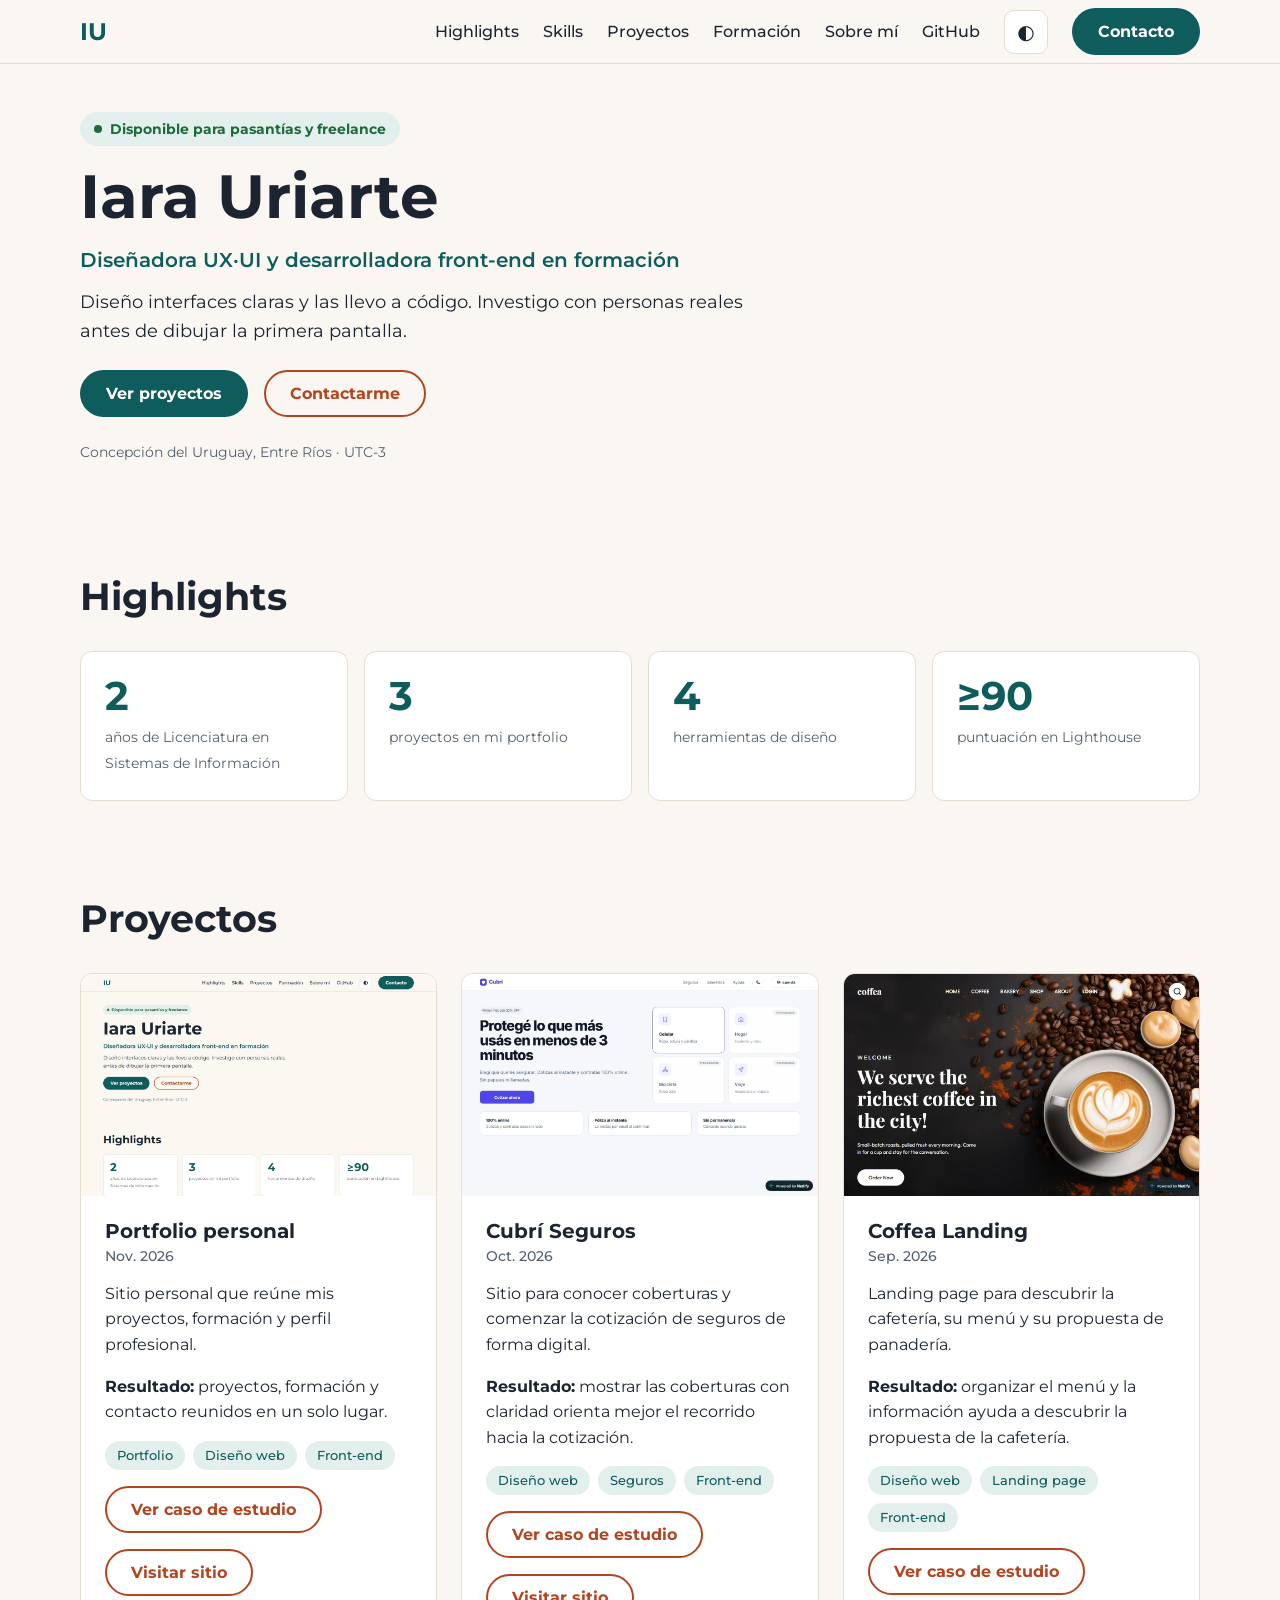
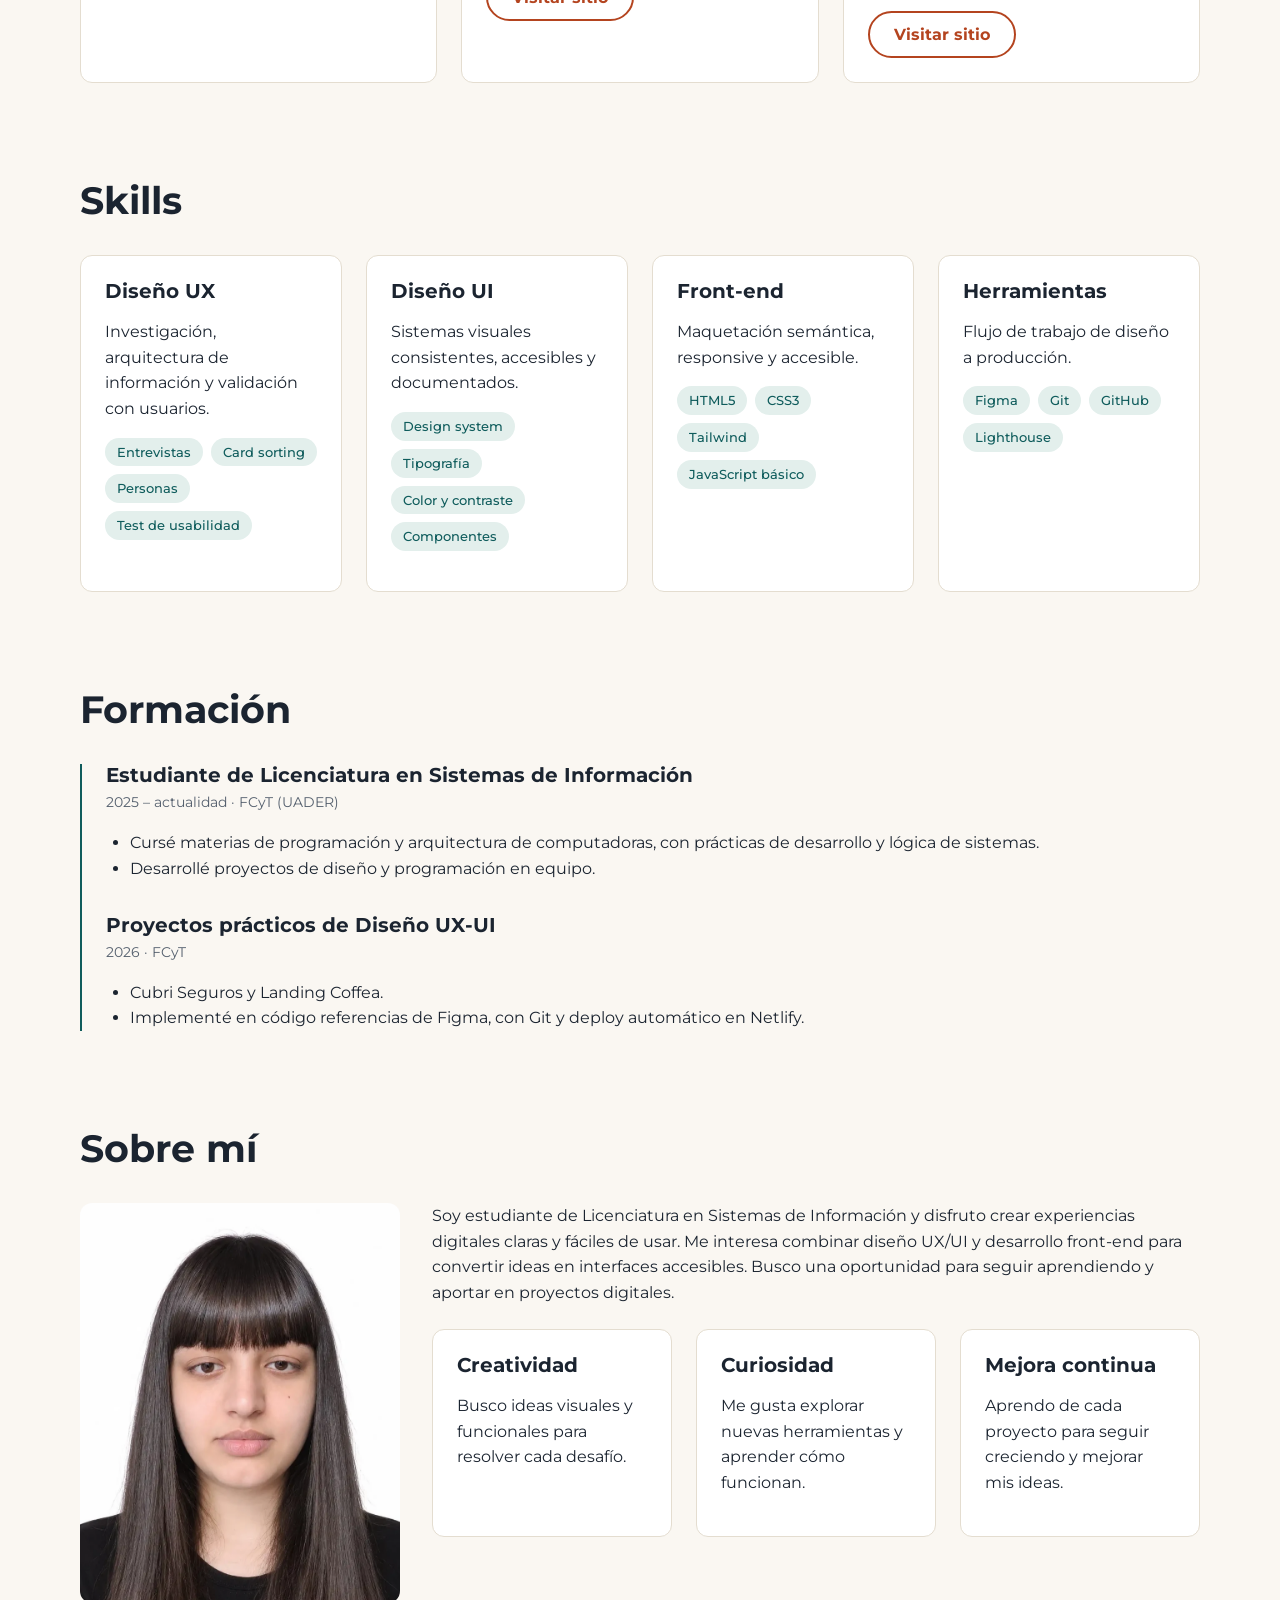
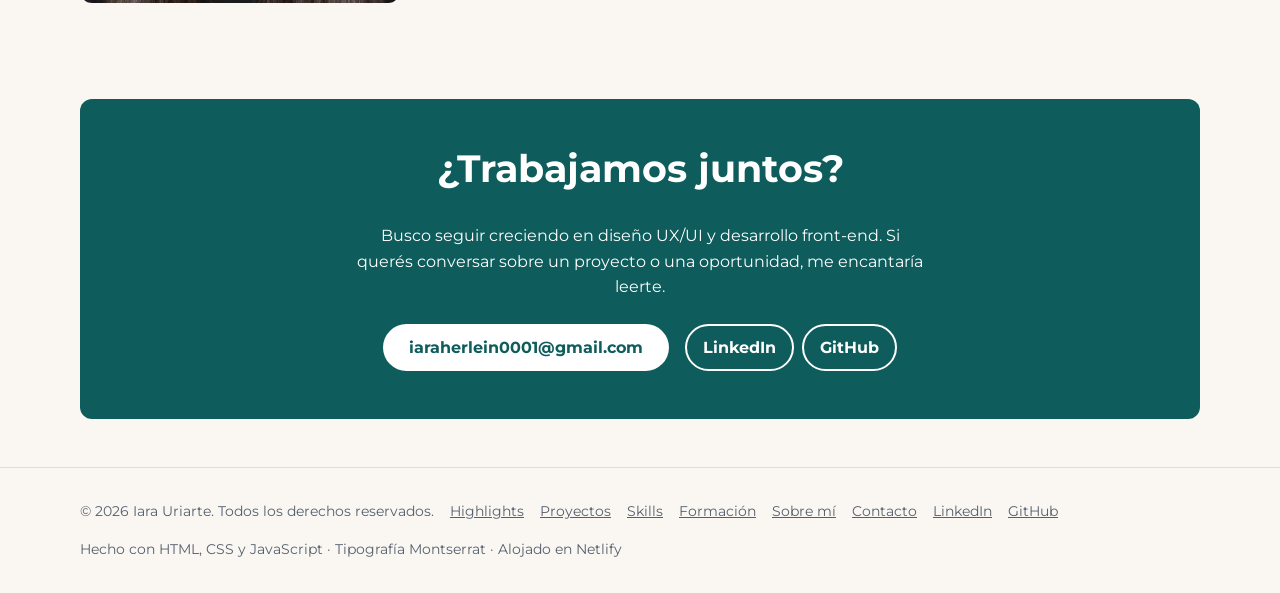
==== index.html @ 1a95d2ef "feat: agregar portfolio personal y documentación UX/UI" ====
<!DOCTYPE html>
<html lang="es">

<head>
    <meta charset="utf-8">
    <meta name="viewport" content="width=device-width, initial-scale=1">
    <title>Iara Uriarte · Diseñadora UX/UI y front-end</title>
    <meta name="description"
        content="Portfolio de Iara Uriarte, estudiante de Sistemas de Información y diseñadora UX/UI y front-end en formación. Conocé mis proyectos y formación.">
    <meta property="og:title" content="Iara Uriarte · Diseño UX/UI y front-end">
    <meta property="og:description"
        content="Conocé los proyectos, la formación y el perfil de Iara Uriarte, estudiante de Sistemas de Información.">
    <meta property="og:type" content="website">
    <meta property="og:url" content="https://portfolio-uriarteiara.netlify.app/">
    <meta property="og:image" content="https://portfolio-uriarteiara.netlify.app/img/portfolio-og.webp">
    <meta property="og:image:type" content="image/webp">
    <meta property="og:image:width" content="1200">
    <meta property="og:image:height" content="630">
    <meta property="og:image:alt" content="Vista previa del portfolio de Iara Uriarte">
    <meta name="twitter:card" content="summary_large_image">
    <meta name="twitter:title" content="Iara Uriarte · Diseño UX/UI y front-end">
    <meta name="twitter:description"
        content="Conocé los proyectos, la formación y el perfil de Iara Uriarte, estudiante de Sistemas de Información.">
    <meta name="twitter:image" content="https://portfolio-uriarteiara.netlify.app/img/portfolio-og.webp">
    <meta name="theme-color" content="#0F5C5C">
    <link rel="canonical" href="https://portfolio-uriarteiara.netlify.app/">
    <link rel="icon"
        href="data:image/svg+xml,%3Csvg xmlns='http://www.w3.org/2000/svg' viewBox='0 0 32 32'%3E%3Crect width='32' height='32' rx='6' fill='%230F5C5C'/%3E%3Ctext x='16' y='22' font-size='16' text-anchor='middle' fill='white' font-family='serif'%3EIU%3C/text%3E%3C/svg%3E">
    <link rel="preconnect" href="https://fonts.googleapis.com">
    <link rel="preconnect" href="https://fonts.gstatic.com" crossorigin>
    <link href="https://fonts.googleapis.com/css2?family=Montserrat:wght@400;500;600;700&display=swap" rel="stylesheet">
    <link rel="stylesheet" href="styles.css">
</head>

<body>
    <a class="skip" href="#main">Saltar al contenido</a>

    <header class="site-header">
        <div class="container bar">
            <a class="logo" href="#top" aria-label="Inicio">IU</a>
            <button class="menu-btn" type="button" aria-label="Abrir menú" aria-expanded="false" aria-controls="menu">
                <span class="menu-icon" aria-hidden="true"><span></span><span></span><span></span></span>
            </button>
            <nav id="menu" class="nav" aria-label="Principal">
                <ul>
                    <li><a href="#metrics">Highlights</a></li>
                    <li><a href="#skills">Skills</a></li>
                    <li><a href="#projects">Proyectos</a></li>
                    <li><a href="#experience">Formación</a></li>
                    <li><a href="#about">Sobre mí</a></li>
                    <li><a href="https://github.com/IaraUriarte" target="_blank" rel="noopener noreferrer">GitHub</a>
                    </li>
                    <li><button class="theme-toggle" id="theme-toggle" type="button" aria-label="Activar tema oscuro"
                            title="Activar tema oscuro"><span aria-hidden="true">◐</span></button></li>
                    <li><a class="btn btn-primary" href="#contact">Contacto</a></li>
                </ul>
            </nav>
        </div>
    </header>

    <main id="main">
        <section id="top" class="hero container">
            <p class="badge"><span aria-hidden="true" class="dot"></span>Disponible para pasantías y freelance</p>
            <h1>Iara Uriarte</h1>
            <p class="role">Diseñadora UX·UI y desarrolladora front-end en formación</p>
            <p class="lead">Diseño interfaces claras y las llevo a código. Investigo con personas reales antes de
                dibujar la primera pantalla.</p>
            <div class="actions">
                <a class="btn btn-primary" href="#projects">Ver proyectos</a>
                <a class="btn btn-secondary" href="#contact">Contactarme</a>
            </div>
            <p class="meta">Concepción del Uruguay, Entre Ríos · UTC-3</p>
        </section>

        <section id="metrics" class="container" aria-label="Cifras destacadas">
            <h2>Highlights</h2>
            <ul class="metrics">
                <li><strong>2</strong><span>años de Licenciatura en Sistemas de Información</span></li>
                <li><strong>3</strong><span>proyectos en mi portfolio</span></li>
                <li><strong>4</strong><span>herramientas de diseño</span></li>
                <li><strong>≥90</strong><span>puntuación en Lighthouse</span></li>
            </ul>
        </section>

        <section id="projects" class="container">
            <h2>Proyectos</h2>
            <div class="grid projects">
                <article class="card">
                    <img src="img/portfolio.webp" width="640" height="400"
                        alt="Captura de la página principal del portfolio de Iara Uriarte" loading="lazy">
                    <div class="card-body">
                        <h3>Portfolio personal<small>Nov. 2026</small></h3>
                        <p>Sitio personal que reúne mis proyectos, formación y perfil profesional.</p>
                        <p><strong>Resultado:</strong> proyectos, formación y contacto reunidos en un solo lugar.</p>
                        <ul class="chips">
                            <li>Portfolio</li>
                            <li>Diseño web</li>
                            <li>Front-end</li>
                        </ul>
                        <div class="card-actions">
                            <button class="btn btn-secondary" type="button" data-open="case-portfolio"
                                aria-haspopup="dialog">Ver caso de estudio</button>
                            <a class="btn btn-secondary" href="https://portfolio-uriarteiara.netlify.app/"
                                target="_blank" rel="noopener noreferrer">Visitar sitio</a>
                        </div>
                    </div>
                </article>
                <article class="card">
                    <img src="img/cubri.webp" width="640" height="400"
                        alt="Captura de la página principal de Cubrí Seguros, con opciones de cobertura" loading="lazy">
                    <div class="card-body">
                        <h3>Cubrí Seguros<small>Oct. 2026</small></h3>
                        <p>Sitio para conocer coberturas y comenzar la cotización de seguros de forma digital.</p>
                        <p><strong>Resultado:</strong> mostrar las coberturas con claridad orienta mejor el recorrido
                            hacia la cotización.</p>
                        <ul class="chips">
                            <li>Diseño web</li>
                            <li>Seguros</li>
                            <li>Front-end</li>
                        </ul>
                        <div class="card-actions">
                            <button class="btn btn-secondary" type="button" data-open="case-cubri"
                                aria-haspopup="dialog">Ver caso de estudio</button>
                            <a class="btn btn-secondary" href="https://cubriseguross.netlify.app/" target="_blank"
                                rel="noopener noreferrer">Visitar sitio</a>
                        </div>
                    </div>
                </article>
                <article class="card">
                    <img src="img/coffea.webp" width="640" height="400"
                        alt="Captura de la página principal de Coffea, una cafetería" loading="lazy">
                    <div class="card-body">
                        <h3>Coffea Landing<small>Sep. 2026</small></h3>
                        <p>Landing page para descubrir la cafetería, su menú y su propuesta de panadería.</p>
                        <p><strong>Resultado:</strong> organizar el menú y la información ayuda a descubrir la propuesta
                            de la cafetería.</p>
                        <ul class="chips">
                            <li>Diseño web</li>
                            <li>Landing page</li>
                            <li>Front-end</li>
                        </ul>
                        <div class="card-actions">
                            <button class="btn btn-secondary" type="button" data-open="case-coffea"
                                aria-haspopup="dialog">Ver caso de estudio</button>
                            <a class="btn btn-secondary" href="https://coffea-landing-uriarte-iara.netlify.app/"
                                target="_blank" rel="noopener noreferrer">Visitar sitio</a>
                        </div>
                    </div>
                </article>
            </div>
        </section>

        <section id="skills" class="container">
            <h2>Skills</h2>
            <div class="grid skills">
                <article class="card pad">
                    <h3>Diseño UX</h3>
                    <p>Investigación, arquitectura de información y validación con usuarios.</p>
                    <ul class="chips">
                        <li>Entrevistas</li>
                        <li>Card sorting</li>
                        <li>Personas</li>
                        <li>Test de usabilidad</li>
                    </ul>
                </article>
                <article class="card pad">
                    <h3>Diseño UI</h3>
                    <p>Sistemas visuales consistentes, accesibles y documentados.</p>
                    <ul class="chips">
                        <li>Design system</li>
                        <li>Tipografía</li>
                        <li>Color y contraste</li>
                        <li>Componentes</li>
                    </ul>
                </article>
                <article class="card pad">
                    <h3>Front-end</h3>
                    <p>Maquetación semántica, responsive y accesible.</p>
                    <ul class="chips">
                        <li>HTML5</li>
                        <li>CSS3</li>
                        <li>Tailwind</li>
                        <li>JavaScript básico</li>
                    </ul>
                </article>
                <article class="card pad">
                    <h3>Herramientas</h3>
                    <p>Flujo de trabajo de diseño a producción.</p>
                    <ul class="chips">
                        <li>Figma</li>
                        <li>Git</li>
                        <li>GitHub</li>
                        <li>Lighthouse</li>
                    </ul>
                </article>
            </div>
        </section>

        <section id="experience" class="container">
            <h2>Formación</h2>
            <ol class="timeline">
                <li>
                    <h3>Estudiante de Licenciatura en Sistemas de Información</h3>
                    <p class="when">2025 – actualidad · FCyT (UADER)</p>
                    <ul>
                        <li>Cursé materias de programación y arquitectura de computadoras, con prácticas de desarrollo y
                            lógica de sistemas.</li>
                        <li>Desarrollé proyectos de diseño y programación en equipo.</li>
                    </ul>
                </li>
                <li>
                    <h3>Proyectos prácticos de Diseño UX-UI</h3>
                    <p class="when">2026 · FCyT</p>
                    <ul>
                        <li>Cubri Seguros y Landing Coffea.</li>
                        <li>Implementé en código referencias de Figma, con Git y deploy automático en Netlify.</li>
                    </ul>
                </li>
            </ol>
        </section>

        <section id="about" class="container">
            <h2>Sobre mí</h2>
            <div class="about">
                <img src="img/retrato.webp" width="320" height="400" alt="Retrato de Iara Uriarte con fondo blanco"
                    loading="lazy">
                <div>
                    <p>Soy estudiante de Licenciatura en Sistemas de Información y disfruto crear experiencias digitales
                        claras y fáciles de usar.
                        Me interesa combinar diseño UX/UI y desarrollo front-end para convertir ideas en interfaces
                        accesibles. Busco una oportunidad para seguir aprendiendo y aportar en proyectos digitales.</p>
                    <ul class="grid principles">
                        <li class="card pad">
                            <h3>Creatividad</h3>
                            <p>Busco ideas visuales y funcionales para resolver cada desafío.</p>
                        </li>
                        <li class="card pad">
                            <h3>Curiosidad</h3>
                            <p>Me gusta explorar nuevas herramientas y aprender cómo funcionan.</p>
                        </li>
                        <li class="card pad">
                            <h3>Mejora continua</h3>
                            <p>Aprendo de cada proyecto para seguir creciendo y mejorar mis ideas.</p>
                        </li>
                    </ul>
                </div>
            </div>
        </section>

        <section id="contact" class="container">
            <div class="contact">
                <h2>¿Trabajamos juntos?</h2>
                <p>Busco seguir creciendo en diseño UX/UI y desarrollo front-end. Si querés conversar sobre un proyecto
                    o una oportunidad, me encantaría leerte.</p>
                <div class="contact-actions">
                    <a class="btn btn-light" href="mailto:iaraherlein0001@gmail.com">iaraherlein0001@gmail.com</a>
                    <ul class="social">
                        <li><a class="btn" href="https://www.linkedin.com/in/iara-uriarte-675148448/" target="_blank"
                                rel="noopener noreferrer">LinkedIn</a></li>
                        <li><a class="btn" href="https://github.com/IaraUriarte" target="_blank"
                                rel="noopener noreferrer">GitHub</a></li>
                    </ul>
                </div>
            </div>
        </section>
    </main>

    <footer class="site-footer">
        <div class="container foot">
            <p>© 2026 Iara Uriarte. Todos los derechos reservados.</p>
            <nav aria-label="Pie de página">
                <ul>
                    <li><a href="#metrics">Highlights</a></li>
                    <li><a href="#projects">Proyectos</a></li>
                    <li><a href="#skills">Skills</a></li>
                    <li><a href="#experience">Formación</a></li>
                    <li><a href="#about">Sobre mí</a></li>
                    <li><a href="#contact">Contacto</a></li>
                    <li><a href="https://www.linkedin.com/in/iara-uriarte-675148448/" target="_blank"
                            rel="noopener noreferrer">LinkedIn</a></li>
                    <li><a href="https://github.com/IaraUriarte" target="_blank" rel="noopener noreferrer">GitHub</a>
                    </li>
                </ul>
            </nav>
            <p class="credit">Hecho con HTML, CSS y JavaScript · Tipografía Montserrat · Alojado en Netlify</p>
        </div>
    </footer>

    <dialog id="case-portfolio" aria-labelledby="case-portfolio-title">
        <form method="dialog"><button class="close" aria-label="Cerrar caso de estudio">Cerrar</button></form>
        <article class="case">
            <h2 id="case-portfolio-title">Caso de estudio: Portfolio personal</h2>
            <p class="when">Proyecto personal · 2026 · HTML, CSS, JavaScript, Git y Netlify</p>
            <h3>Problema</h3>
            <p>Necesitaba presentar mis trabajos, formación y perfil profesional en un mismo lugar, de manera clara y
                fácil de recorrer.</p>
            <h3>Proceso</h3>
            <ol>
                <li>Organicé el contenido en secciones conectadas por la navegación.</li>
                <li>Diseñé tarjetas para mostrar cada proyecto con su descripción y enlace.</li>
                <li>Implementé el diseño adaptable, el menú móvil y el modo claro y oscuro.</li>
            </ol>
            <h3>Solución</h3>
            <p>Una página única con secciones de proyectos, habilidades, formación y presentación personal, además de
                enlaces de contacto.</p>
            <h3>Resultado</h3>
            <p>Un portfolio publicado que reúne mis proyectos, habilidades, formación y datos de contacto.</p>
        </article>
    </dialog>

    <dialog id="case-cubri" aria-labelledby="case-cubri-title">
        <form method="dialog"><button class="close" aria-label="Cerrar caso de estudio">Cerrar</button></form>
        <article class="case">
            <h2 id="case-cubri-title">Caso de estudio: Cubrí Seguros</h2>
            <p class="when">Proyecto web · 2026 · Diseño UI y desarrollo front-end</p>
            <h3>Problema</h3>
            <p>Al buscar un seguro, las personas necesitan entender qué opciones hay y cómo empezar una cotización sin
                tener que descifrar información confusa.</p>
            <h3>Proceso</h3>
            <ol>
                <li>Organicé la portada alrededor de la propuesta de contratación digital.</li>
                <li>Presenté los tipos de cobertura en tarjetas con sus beneficios principales.</li>
                <li>Distinguí la opción disponible de las que se anuncian como próximas.</li>
            </ol>
            <h3>Solución</h3>
            <p>Una página que resume la propuesta de Cubrí, presenta las coberturas disponibles y dirige a la acción
                para cotizar.</p>
            <h3>Resultado</h3>
            <p>La información principal y las alternativas de cobertura quedan organizadas en un recorrido directo
                hacia la cotización.</p>
        </article>
    </dialog>

    <dialog id="case-coffea" aria-labelledby="case-coffea-title">
        <form method="dialog"><button class="close" aria-label="Cerrar caso de estudio">Cerrar</button></form>
        <article class="case">
            <h2 id="case-coffea-title">Caso de estudio: Coffea</h2>
            <p class="when">Landing page · 2026 · Diseño UI y desarrollo front-end</p>
            <h3>Problema</h3>
            <p>Una cafetería necesita mostrar su identidad y ayudar a quienes la visitan a descubrir rápidamente su
                café,
                panadería y opciones del menú.</p>
            <h3>Proceso</h3>
            <ol>
                <li>Organicé la portada para destacar la identidad visual de Coffea.</li>
                <li>Distribuí la navegación entre las secciones principales del sitio.</li>
                <li>Presenté la propuesta de café y panadería junto a una llamada a la acción.</li>
            </ol>
            <h3>Solución</h3>
            <p>Una landing page con una portada visual, navegación por la oferta de la cafetería y acceso a la acción
                para hacer un pedido.</p>
            <h3>Resultado</h3>
            <p>La identidad, el menú y la propuesta de panadería se presentan en un recorrido único que invita a
                explorar y pedir.</p>
        </article>
    </dialog>

    <script src="script.js" defer></script>
</body>

</html>
---- styles.css ----
:root {
  color-scheme: light;
  --bg: #FAF7F2;
  --surface: #fff;
  --text: #1B2430;
  --muted: #55606E;
  --primary: #0F5C5C;
  --primary-hover: #0A4444;
  --tint: #E3EFEC;
  --accent: #B4441F;
  --ok: #1E6B3A;
  --border: #E4DDD0;
  --font-head: "Montserrat", system-ui, sans-serif;
  --font-body: "Montserrat", system-ui, sans-serif;
  --s1: 8px;
  --s2: 16px;
  --s3: 24px;
  --s4: 32px;
  --s6: 48px;
  --s8: 64px;
  --r: 12px;
  --header: 64px;
}

[data-theme="dark"] {
  color-scheme: dark;
  --bg: #111a20;
  --surface: #1b272f;
  --text: #edf3f4;
  --muted: #bac6ca;
  --primary: #82d2c8;
  --primary-hover: #a0e3da;
  --tint: #263a3d;
  --accent: #ffad87;
  --ok: #91d6a5;
  --border: #35464e;
}

*,
*::before,
*::after {
  box-sizing: border-box
}

html {
  scroll-behavior: smooth;
  scroll-padding-top: var(--header)
}

body {
  margin: 0;
  background: var(--bg);
  color: var(--text);
  font: 400 1rem/1.6 var(--font-body)
}

img {
  max-width: 100%;
  height: auto;
  display: block
}

ul,
ol {
  margin: 0;
  padding: 0;
  list-style: none
}

h1,
h2,
h3 {
  font-family: var(--font-head);
  line-height: 1.15;
  margin: 0 0 var(--s2)
}

h1 {
  font-size: clamp(2.4rem, 8vw, 3.8rem)
}

h2 {
  font-size: clamp(1.8rem, 5vw, 2.4rem);
  margin-bottom: var(--s4)
}

h3 {
  font-size: 1.25rem
}

h3 small {
  display: block;
  font: 500 .875rem var(--font-body);
  color: var(--muted);
  margin-top: 4px
}

p {
  margin: 0 0 var(--s2)
}

a {
  color: var(--primary)
}

:focus-visible {
  outline: 2px solid var(--primary);
  outline-offset: 2px
}

.container {
  width: min(100% - 2*var(--s3), 1120px);
  margin-inline: auto
}

section.container {
  padding-block: var(--s6)
}

section {
  scroll-margin-top: var(--header)
}

.skip {
  position: absolute;
  left: var(--s2);
  top: -100px;
  background: var(--primary);
  color: #fff;
  padding: var(--s1) var(--s2);
  border-radius: 8px;
  z-index: 100
}

.skip:focus {
  top: var(--s1);
  outline-color: #fff
}

/* Botones */
.btn {
  display: inline-block;
  font: 700 1rem var(--font-body);
  padding: 12px 24px;
  border-radius: 999px;
  border: 2px solid transparent;
  text-decoration: none;
  cursor: pointer;
  transition: background .2s, color .2s, transform .1s
}

.btn:active {
  transform: translateY(1px)
}

.btn-primary {
  background: var(--primary);
  color: #fff
}

.btn-primary:hover {
  background: var(--primary-hover)
}

.btn-secondary {
  background: transparent;
  color: var(--accent);
  border-color: var(--accent)
}

.btn-secondary:hover {
  background: var(--accent);
  color: #fff
}

.btn-light {
  background: #fff;
  color: var(--primary)
}

.btn-light:hover {
  background: var(--tint)
}

/* Header */
.site-header {
  position: sticky;
  top: 0;
  z-index: 50;
  background: var(--bg);
  border-bottom: 1px solid var(--border);
  height: var(--header)
}

.bar {
  display: flex;
  align-items: center;
  justify-content: space-between;
  height: 100%
}

.logo {
  font: 700 1.5rem var(--font-head);
  text-decoration: none;
  color: var(--primary)
}

.menu-btn {
  display: grid;
  place-items: center;
  width: 44px;
  height: 44px;
  background: var(--tint);
  color: var(--primary);
  border: 1px solid var(--border);
  border-radius: 10px;
  cursor: pointer
}

.menu-btn:hover {
  background: #d3e6e1
}

.menu-icon {
  display: grid;
  gap: 4px
}

.menu-icon span {
  width: 20px;
  height: 2px;
  border-radius: 2px;
  background: currentColor;
  transition: transform .2s, opacity .2s
}

.menu-btn[aria-expanded="true"] .menu-icon span:first-child {
  transform: translateY(6px) rotate(45deg)
}

.menu-btn[aria-expanded="true"] .menu-icon span:nth-child(2) {
  opacity: 0
}

.menu-btn[aria-expanded="true"] .menu-icon span:last-child {
  transform: translateY(-6px) rotate(-45deg)
}

.nav {
  display: none;
  position: absolute;
  top: var(--header);
  left: 0;
  right: 0;
  background: var(--bg);
  border-bottom: 1px solid var(--border);
  padding: var(--s2) var(--s3)
}

.nav.open {
  display: block
}

.nav li {
  padding: var(--s1) 0
}

.nav a:not(.btn) {
  color: var(--text);
  text-decoration: none;
  font-weight: 500
}

.nav a:not(.btn):hover {
  color: var(--primary);
  text-decoration: underline
}

[data-theme="dark"] .menu-btn:hover,
[data-theme="dark"] .close:hover {
  background: var(--tint);
  color: var(--text)
}

[data-theme="dark"] .btn-secondary:hover {
  color: #111a20
}

.theme-toggle {
  display: inline-grid;
  place-items: center;
  width: 44px;
  height: 44px;
  padding: 0;
  border: 1px solid var(--border);
  border-radius: 10px;
  background: var(--surface);
  color: var(--text);
  font: 600 1.25rem/1 var(--font-body);
  cursor: pointer
}

.theme-toggle:hover {
  border-color: var(--primary)
}

/* Hero */
.hero {
  padding-block: var(--s8) var(--s6)
}

.badge {
  display: inline-flex;
  align-items: center;
  gap: var(--s1);
  background: var(--tint);
  color: var(--ok);
  font-weight: 700;
  font-size: .875rem;
  padding: 6px 14px;
  border-radius: 999px
}

.dot {
  width: 8px;
  height: 8px;
  border-radius: 50%;
  background: var(--ok)
}

.role {
  font: 600 1.25rem var(--font-head);
  color: var(--primary)
}

.lead {
  max-width: 56ch;
  font-size: 1.125rem
}

.actions {
  display: flex;
  flex-wrap: wrap;
  gap: var(--s2);
  margin-block: var(--s3)
}

.meta {
  color: var(--muted);
  font-size: .875rem
}

/* Métricas */
.metrics {
  display: grid;
  grid-template-columns: 1fr 1fr;
  gap: var(--s2)
}

.metrics li {
  background: var(--surface);
  border: 1px solid var(--border);
  border-radius: var(--r);
  padding: var(--s3)
}

.metrics strong {
  display: block;
  font: 700 2.5rem/1 var(--font-head);
  color: var(--primary);
  margin-bottom: var(--s1)
}

.metrics span {
  color: var(--muted);
  font-size: .9rem
}

/* Tarjetas */
.grid {
  display: grid;
  gap: var(--s3)
}

.card {
  background: var(--surface);
  border: 1px solid var(--border);
  border-radius: var(--r);
  overflow: hidden;
  transition: transform .2s, box-shadow .2s, border-color .2s
}

.card:hover {
  transform: translateY(-4px);
  border-color: var(--primary);
  box-shadow: 0 8px 24px rgba(15, 92, 92, .12)
}

.card-body,
.pad {
  padding: var(--s3)
}

.card-actions {
  display: flex;
  flex-direction: column;
  align-items: flex-start;
  gap: var(--s2)
}

.card img {
  width: 100%;
  aspect-ratio: 8/5;
  object-fit: cover;
  background: var(--tint)
}

.chips {
  display: flex;
  flex-wrap: wrap;
  gap: var(--s1);
  margin-bottom: var(--s2)
}

.chips li {
  background: var(--tint);
  color: var(--primary);
  font-weight: 500;
  font-size: .8125rem;
  padding: 4px 12px;
  border-radius: 999px
}

/* Timeline */
.timeline {
  border-left: 2px solid var(--primary);
  padding-left: var(--s3);
  display: grid;
  gap: var(--s4)
}

.timeline li {
  position: relative
}

.timeline h3 {
  margin-bottom: 4px
}

.when {
  color: var(--muted);
  font-size: .9rem
}

.timeline ul {
  list-style: disc;
  padding-left: var(--s3)
}

/* Sobre mí */
.about {
  display: grid;
  gap: var(--s4)
}

.about img {
  border-radius: var(--r);
  width: 100%;
  max-width: 320px;
  aspect-ratio: 4/5;
  object-fit: cover;
  background: var(--tint)
}

.principles {
  margin-top: var(--s3)
}

/* Contacto */
.contact {
  background: var(--primary);
  color: #fff;
  border-radius: var(--r);
  padding: var(--s6) var(--s3);
  text-align: center
}

[data-theme="dark"] .contact {
  background: #174b49
}

[data-theme="dark"] .btn-primary {
  background: #0f5c5c;
  color: #fff
}

[data-theme="dark"] .btn-primary:hover {
  background: #0a4444
}

[data-theme="dark"] .btn-light {
  color: #0f5c5c
}

[data-theme="dark"] .btn-light:hover {
  background: var(--tint);
  color: var(--text)
}

.contact p {
  max-width: 52ch;
  margin-inline: auto
}

.contact :focus-visible {
  outline-color: #fff
}

.contact-actions {
  display: flex;
  flex-wrap: wrap;
  align-items: center;
  justify-content: center;
  gap: var(--s2);
  margin-top: var(--s3)
}

.social {
  display: flex;
  flex-wrap: nowrap;
  justify-content: center;
  gap: var(--s1);
  margin: 0
}

.social a {
  color: #fff;
  border: 2px solid #fff;
  padding-inline: var(--s2);
  font-weight: 700
}

.social a:hover {
  background: #fff;
  color: #0f5c5c
}

.social a:focus-visible {
  outline-color: #fff
}

@media (max-width:480px) {
  .contact-actions {
    flex-wrap: nowrap;
    gap: 8px
  }

  .contact-actions .btn {
    padding: 6px 8px;
    font-size: .6rem;
    white-space: nowrap
  }

  .social {
    gap: 4px
  }

  .social a {
    padding-inline: 8px
  }
}

/* Footer */
.site-footer {
  border-top: 1px solid var(--border);
  padding-block: var(--s4);
  color: var(--muted);
  font-size: .875rem
}

.foot {
  display: grid;
  gap: var(--s2)
}

.foot ul {
  display: flex;
  flex-wrap: wrap;
  gap: var(--s2)
}

.foot a {
  color: var(--muted)
}

.foot a:hover {
  color: var(--primary)
}

.foot p {
  margin: 0
}

/* Modal caso de estudio */
dialog {
  border: 0;
  border-radius: var(--r);
  padding: var(--s3);
  width: min(92vw, 720px);
  max-height: 90vh;
  background: var(--surface);
  color: var(--text)
}

dialog::backdrop {
  background: rgba(27, 36, 48, .6)
}

dialog[open] {
  animation: pop .25s ease-out
}

@keyframes pop {
  from {
    opacity: 0;
    transform: scale(.97)
  }
}

.close {
  float: right;
  font: 700 .9rem var(--font-body);
  background: var(--tint);
  color: var(--primary);
  border: 0;
  padding: 8px 16px;
  border-radius: 999px;
  cursor: pointer
}

.close:hover {
  background: #d3e6e1
}

.case h3 {
  margin-top: var(--s3)
}

.case ol {
  list-style: decimal;
  padding-left: var(--s3)
}

.case li {
  margin-bottom: var(--s1)
}

/* Tablet */
@media (min-width:768px) {
  .metrics {
    grid-template-columns: repeat(4, 1fr)
  }

  .projects,
  .skills {
    grid-template-columns: repeat(2, 1fr)
  }

  .principles {
    grid-template-columns: repeat(2, 1fr)
  }

  .about {
    grid-template-columns: 320px 1fr;
    align-items: start
  }
}

/* Desktop */
@media (min-width:1024px) {
  .principles {
    grid-template-columns: repeat(3, 1fr)
  }

  .menu-btn {
    display: none
  }

  .nav {
    display: block;
    position: static;
    border: 0;
    padding: 0;
    background: none
  }

  .nav ul {
    display: flex;
    align-items: center;
    gap: var(--s3)
  }

  .nav li {
    padding: 0
  }

  .foot {
    grid-template-columns: auto 1fr;
    align-items: center
  }

  .credit {
    grid-column: 1/-1
  }
}

@media (min-width:1280px) {
  .projects {
    grid-template-columns: repeat(3, 1fr)
  }

  .skills {
    grid-template-columns: repeat(4, 1fr)
  }
}

@media (prefers-reduced-motion:reduce) {
  html {
    scroll-behavior: auto
  }

  *,
  *::before,
  *::after {
    animation: none !important;
    transition: none !important
  }

  .card:hover {
    transform: none
  }
}
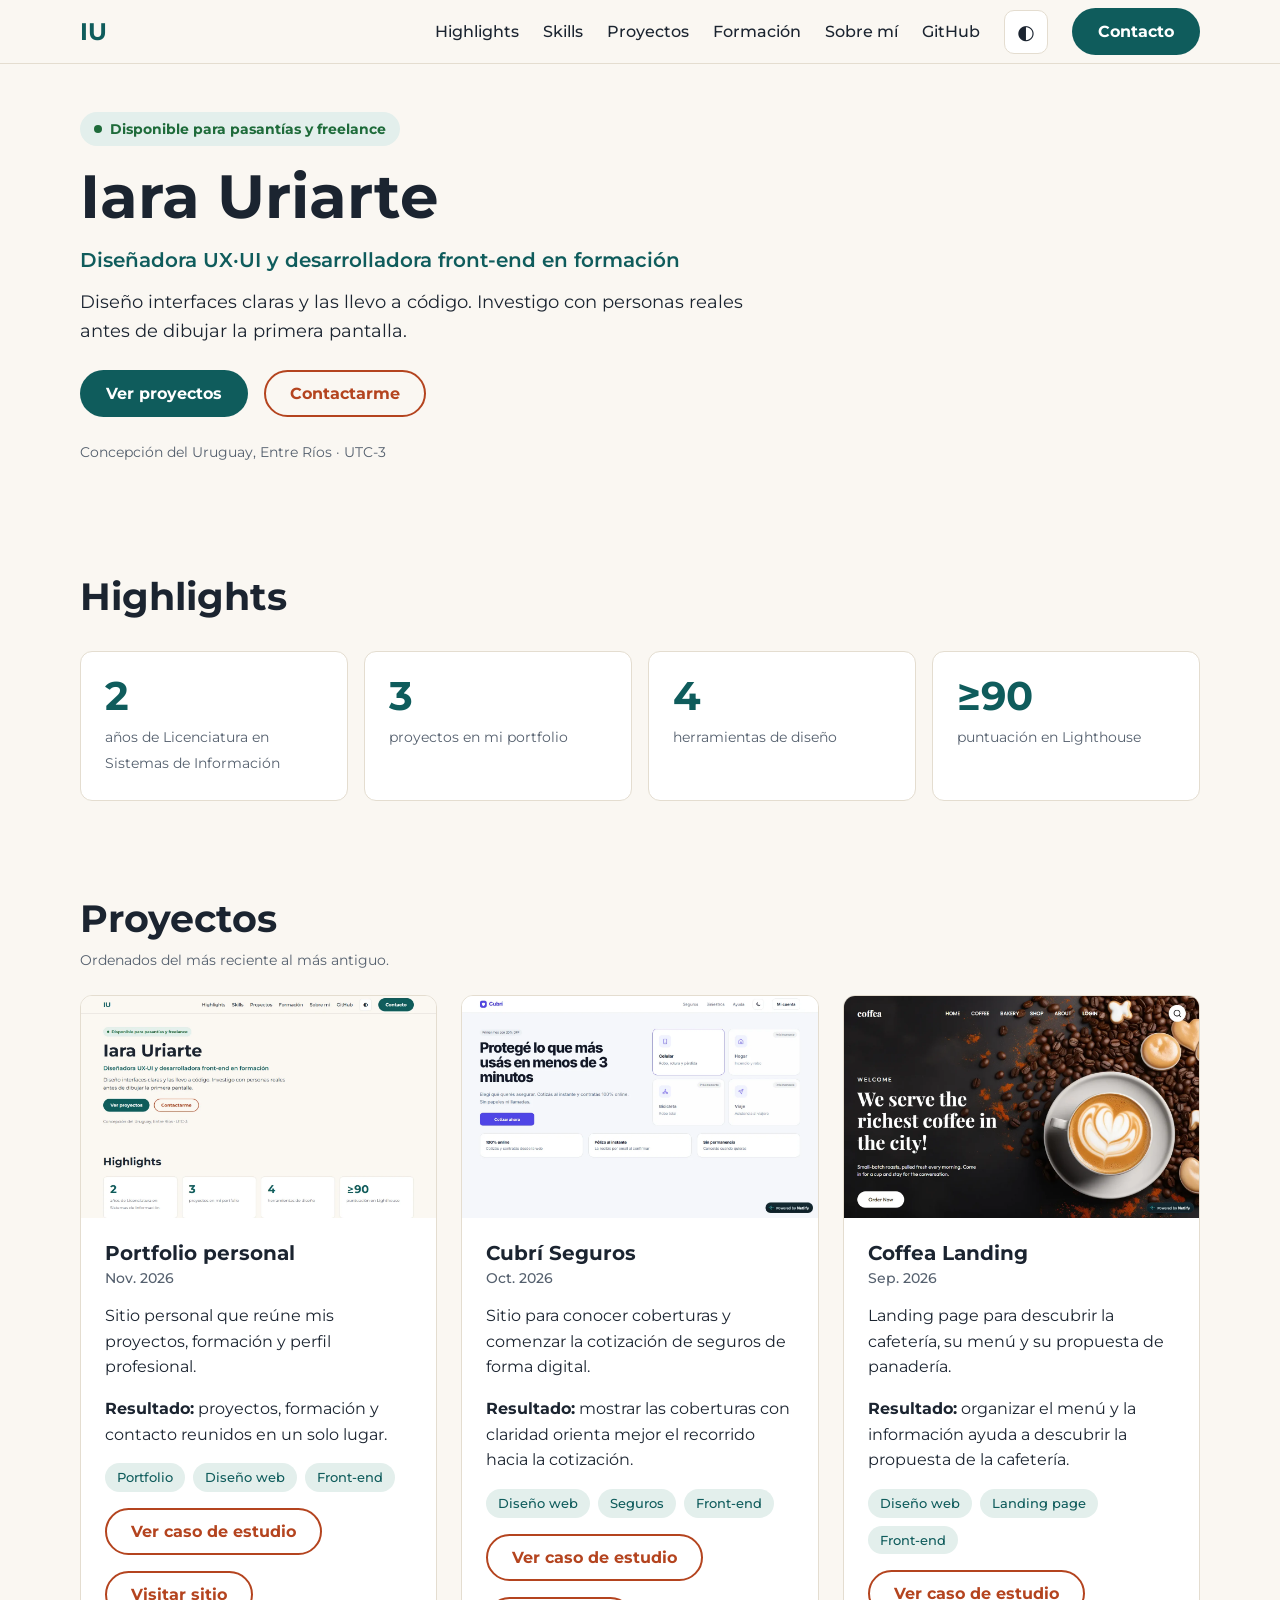
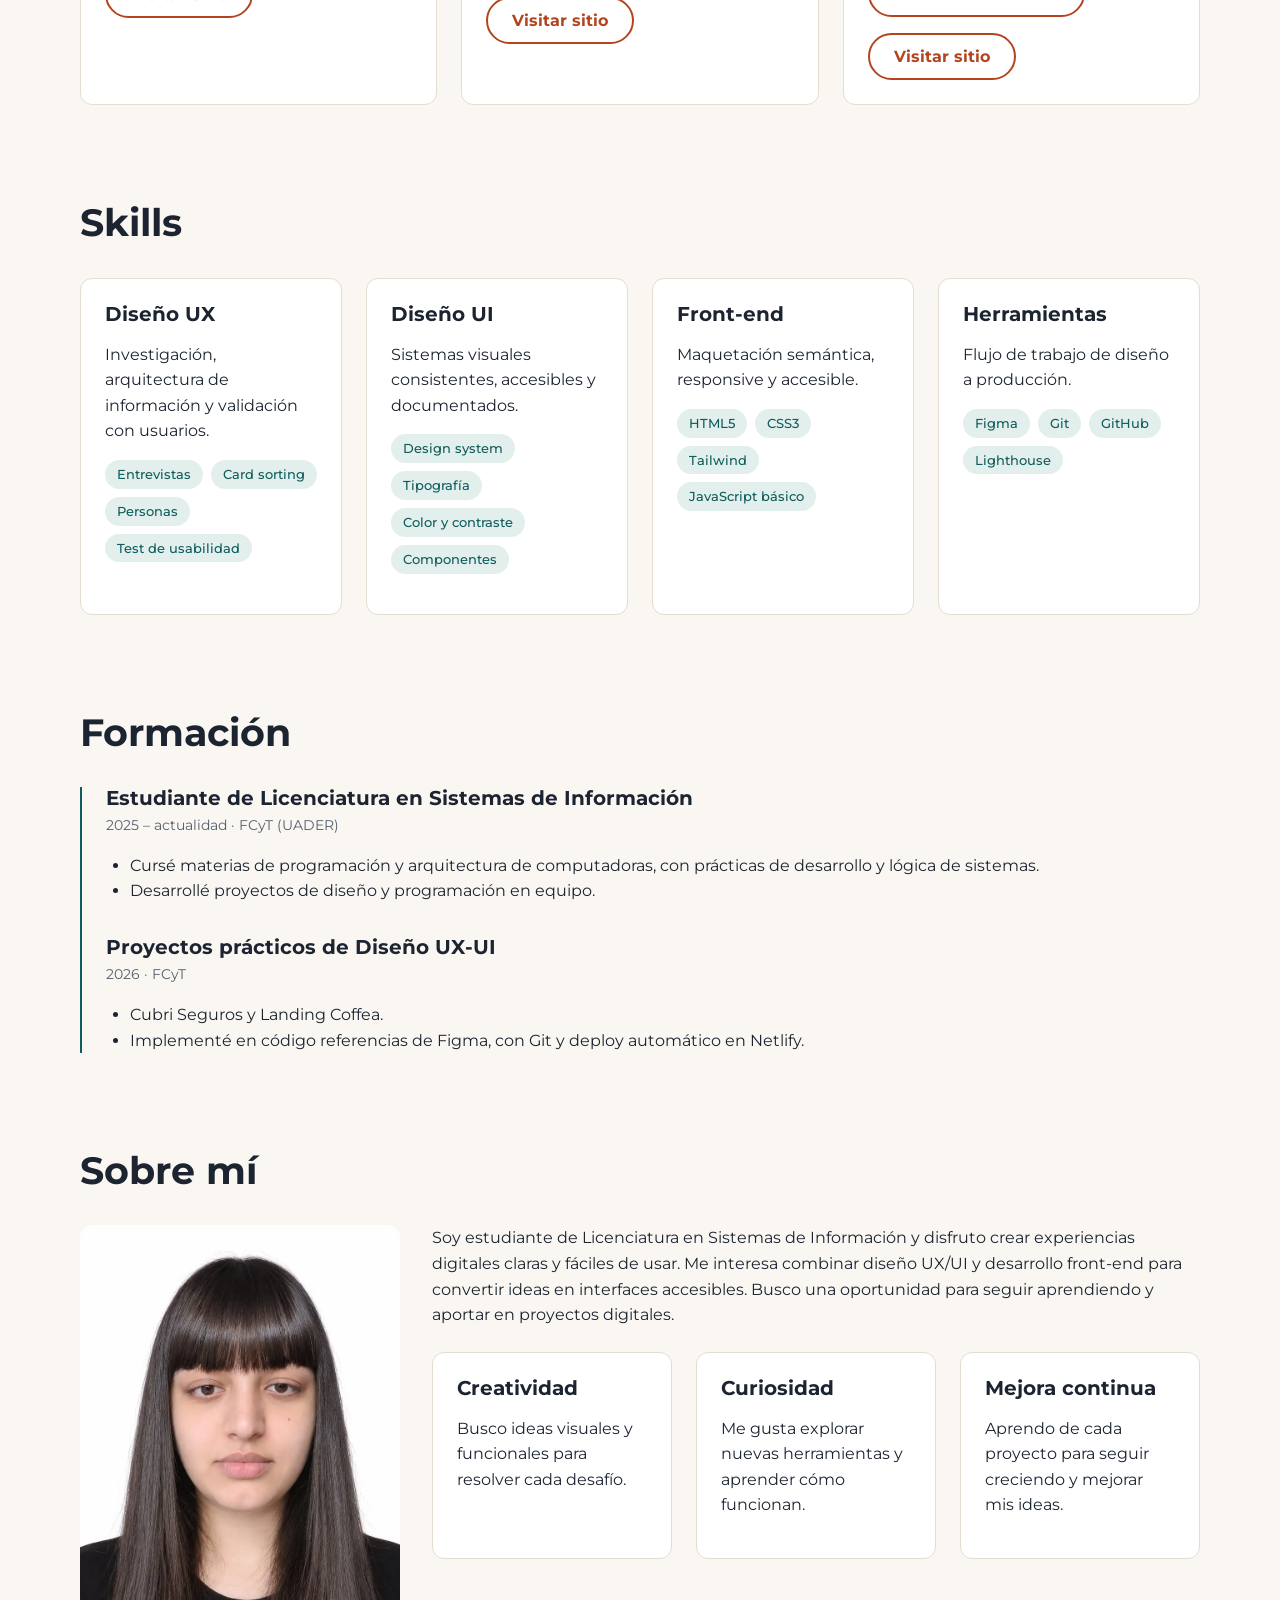
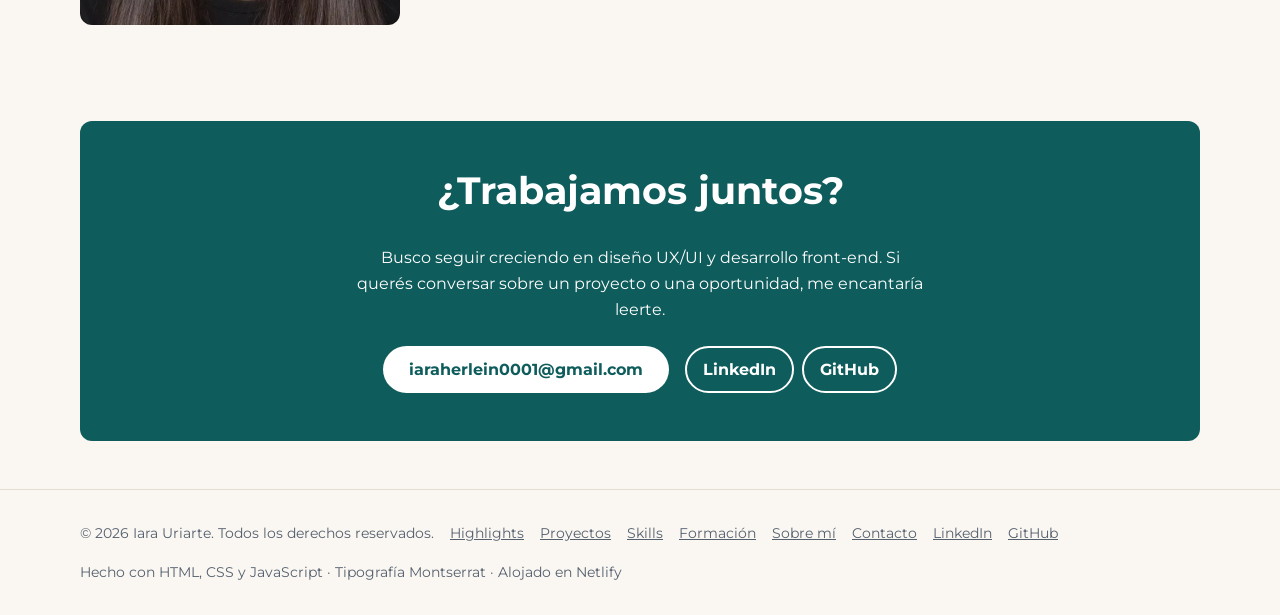
==== commit 2356aa66: "feat: aclarar orden de proyectos según comentarios de usuarios" ====
--- a/index.html
+++ b/index.html
@@ -84,6 +84,7 @@
 
         <section id="projects" class="container">
             <h2>Proyectos</h2>
+            <p class="projects-order">Ordenados del más reciente al más antiguo.</p>
             <div class="grid projects">
                 <article class="card">
                     <img src="img/portfolio.webp" width="640" height="400"
--- a/styles.css
+++ b/styles.css
@@ -376,6 +376,16 @@
   font-size: .9rem
 }
 
+#projects h2 {
+  margin-bottom: var(--s1)
+}
+
+.projects-order {
+  color: var(--muted);
+  font-size: .875rem;
+  margin-bottom: var(--s3)
+}
+
 /* Tarjetas */
 .grid {
   display: grid;
